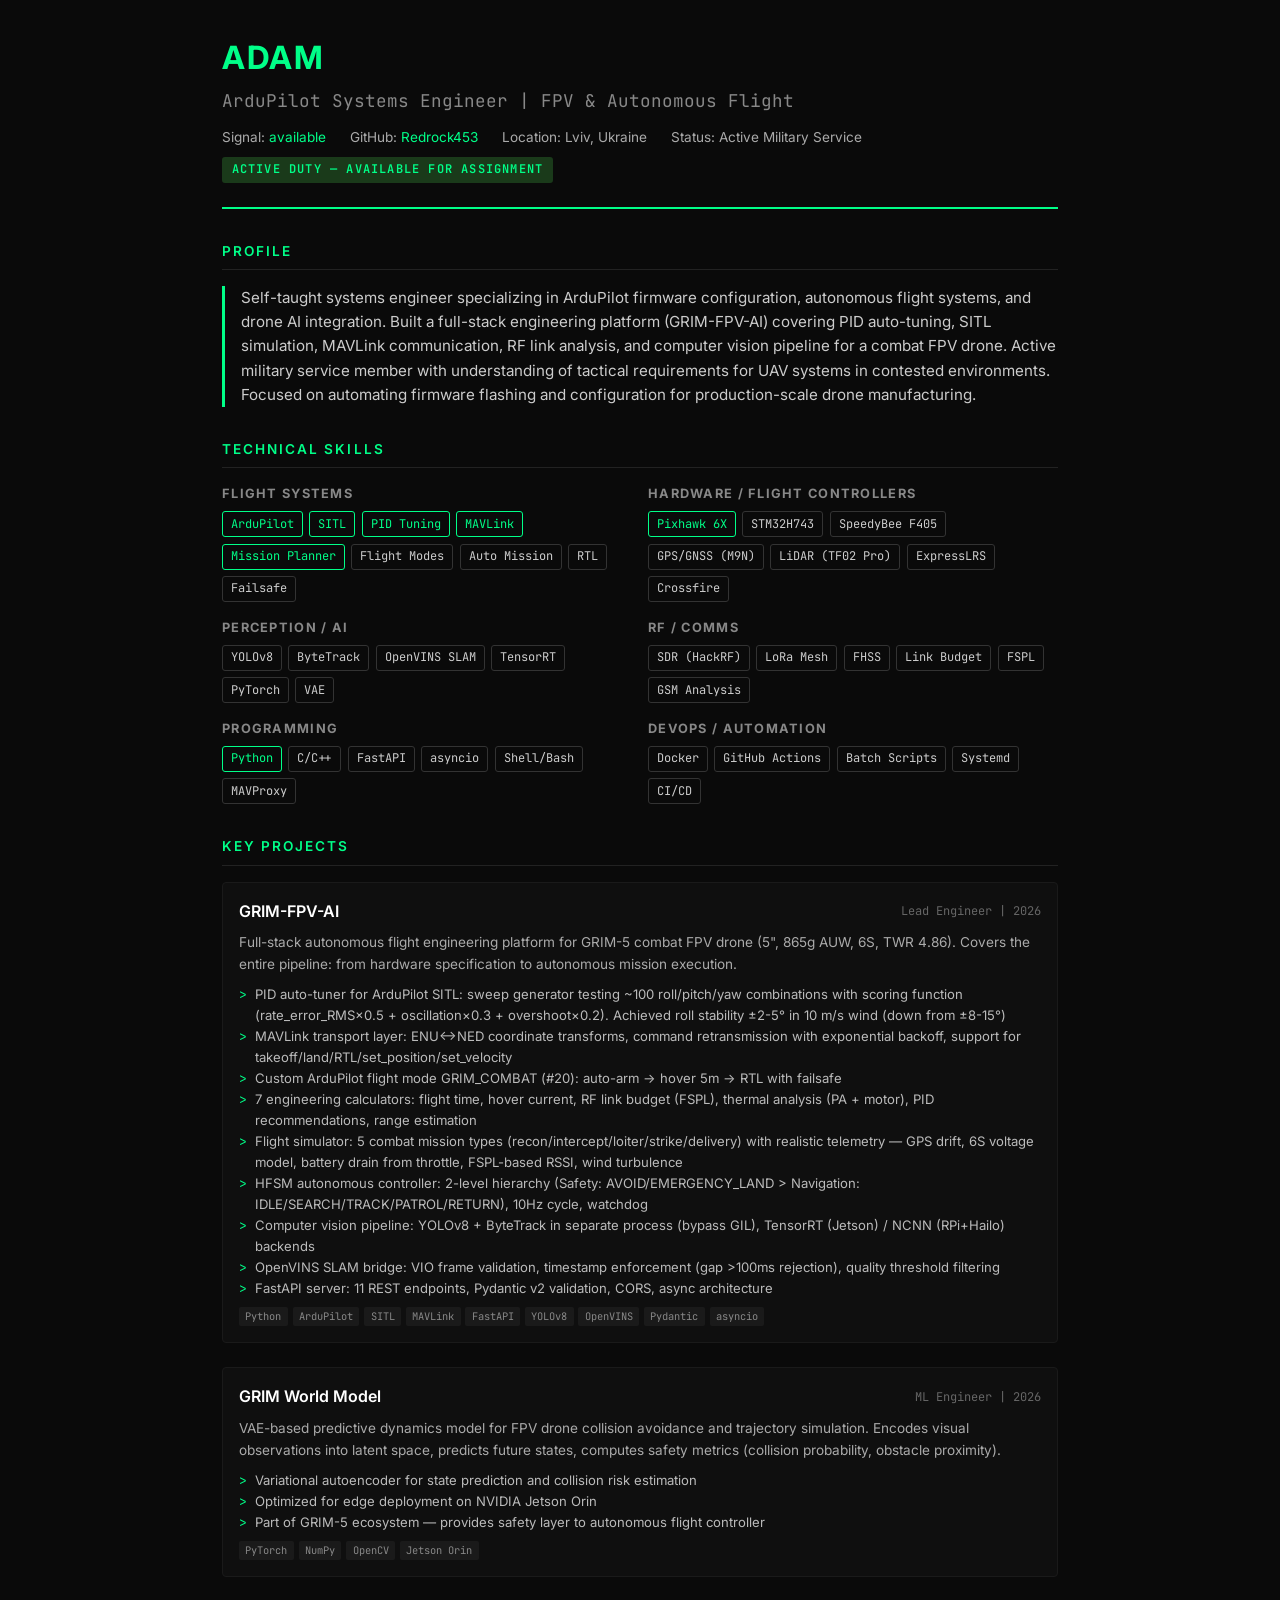
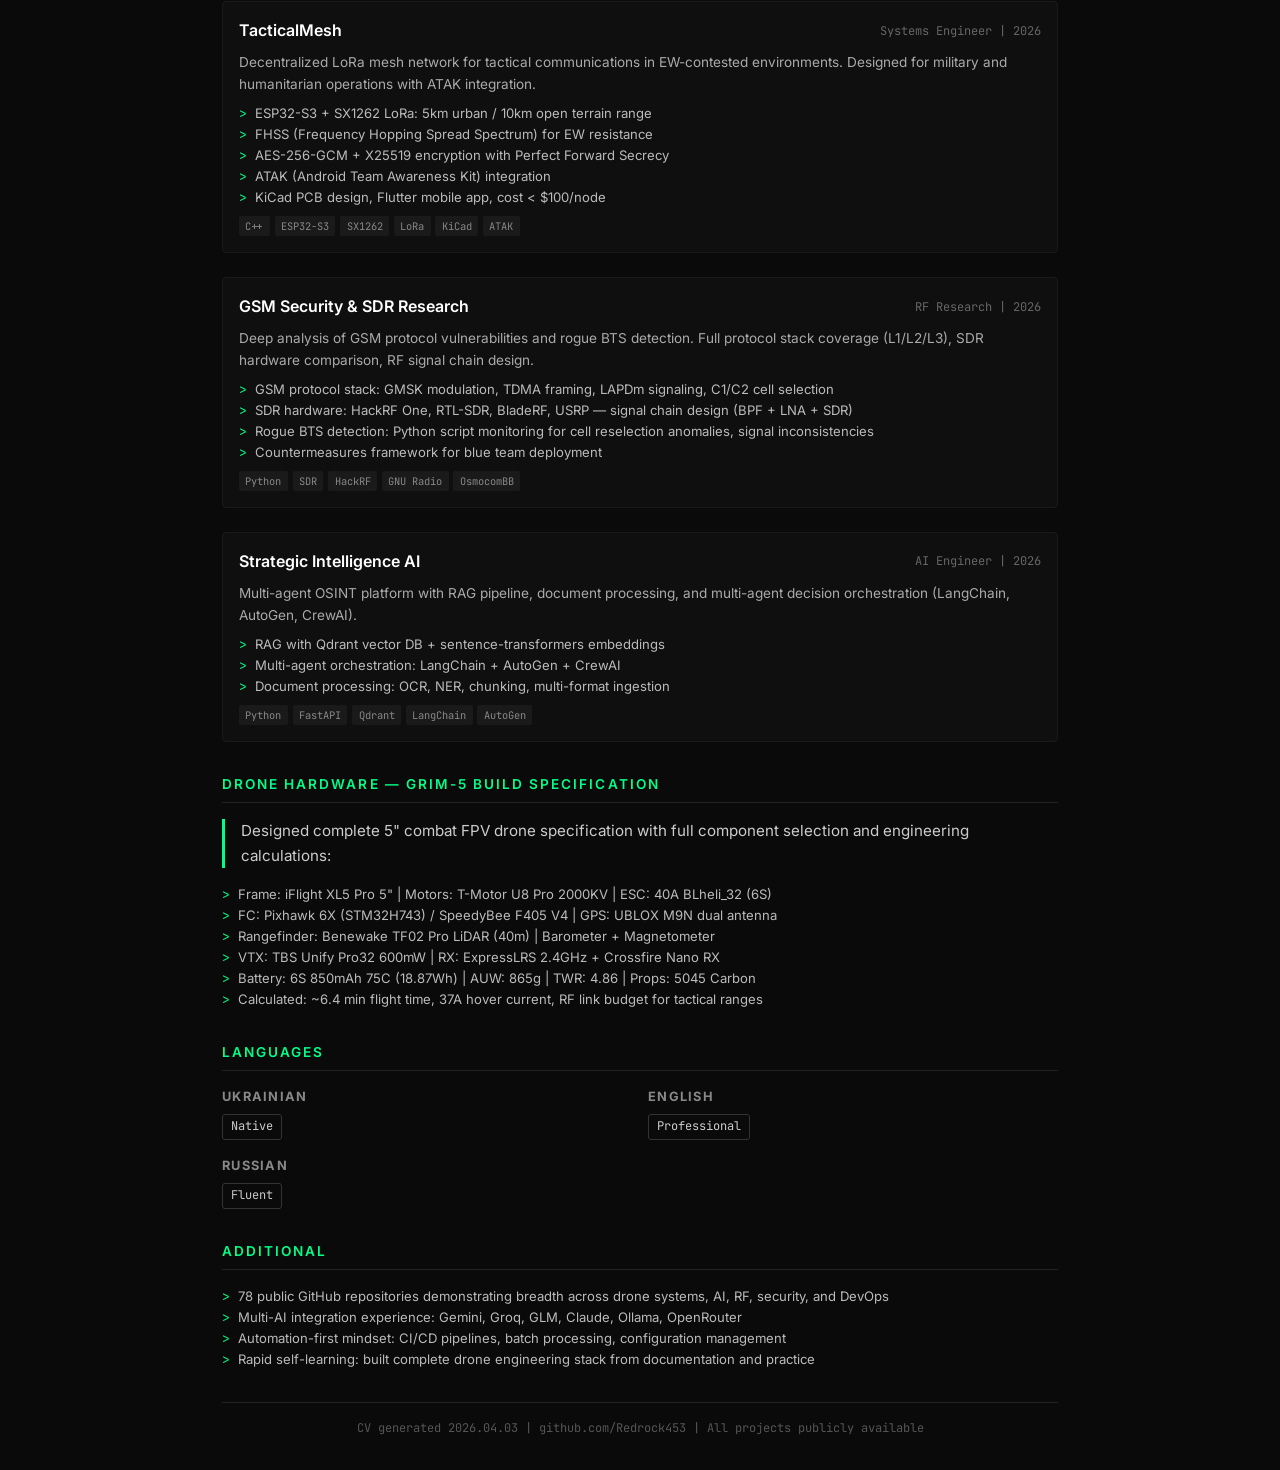
==== cv.html @ 8e2b2dbb "ArduPilot-focused resume: CV + portfolio restructured for Rarog Tactical Gear" ====
<!DOCTYPE html>
<html lang="uk">
<head>
    <meta charset="UTF-8">
    <meta name="viewport" content="width=device-width, initial-scale=1.0">
    <title>Adam — ArduPilot Systems Engineer</title>
    <style>
        @import url('https://fonts.googleapis.com/css2?family=Inter:wght@400;500;600;700&family=JetBrains+Mono:wght@400;500&display=swap');

        * { margin: 0; padding: 0; box-sizing: border-box; }

        body {
            font-family: 'Inter', sans-serif;
            background: #0a0a0a;
            color: #e0e0e0;
            line-height: 1.6;
            padding: 2rem;
            max-width: 900px;
            margin: 0 auto;
        }

        @media print {
            body { padding: 0; background: #fff; color: #111; }
            .no-print { display: none; }
        }

        .header {
            border-bottom: 2px solid #00ff88;
            padding-bottom: 1.5rem;
            margin-bottom: 2rem;
        }

        .header h1 {
            font-size: 2rem;
            font-weight: 700;
            color: #00ff88;
            letter-spacing: 0.05em;
        }

        .header .role {
            font-size: 1.1rem;
            color: #888;
            margin-top: 0.25rem;
            font-family: 'JetBrains Mono', monospace;
        }

        .header .contacts {
            margin-top: 0.75rem;
            display: flex;
            gap: 1.5rem;
            flex-wrap: wrap;
            font-size: 0.85rem;
            color: #aaa;
        }

        .header .contacts a {
            color: #00ff88;
            text-decoration: none;
        }

        .section {
            margin-bottom: 2rem;
        }

        .section-title {
            font-size: 0.85rem;
            font-weight: 600;
            text-transform: uppercase;
            letter-spacing: 0.15em;
            color: #00ff88;
            border-bottom: 1px solid #222;
            padding-bottom: 0.4rem;
            margin-bottom: 1rem;
        }

        /* Summary */
        .summary {
            font-size: 0.95rem;
            color: #ccc;
            border-left: 3px solid #00ff88;
            padding-left: 1rem;
            margin-bottom: 1rem;
        }

        .military-badge {
            display: inline-block;
            background: #1a3a1a;
            color: #00ff88;
            padding: 0.2rem 0.6rem;
            border-radius: 3px;
            font-size: 0.75rem;
            font-weight: 600;
            letter-spacing: 0.1em;
            margin-top: 0.5rem;
            font-family: 'JetBrains Mono', monospace;
        }

        /* Skills grid */
        .skills-grid {
            display: grid;
            grid-template-columns: 1fr 1fr;
            gap: 1rem;
        }

        .skill-group h4 {
            font-size: 0.8rem;
            color: #888;
            text-transform: uppercase;
            letter-spacing: 0.1em;
            margin-bottom: 0.4rem;
        }

        .skill-tags {
            display: flex;
            flex-wrap: wrap;
            gap: 0.4rem;
        }

        .skill-tag {
            font-family: 'JetBrains Mono', monospace;
            font-size: 0.75rem;
            padding: 0.15rem 0.5rem;
            border: 1px solid #333;
            border-radius: 3px;
            color: #ccc;
        }

        .skill-tag.primary {
            border-color: #00ff88;
            color: #00ff88;
        }

        /* Project card */
        .project {
            margin-bottom: 1.5rem;
            padding: 1rem;
            border: 1px solid #1a1a1a;
            border-radius: 4px;
            background: #0f0f0f;
        }

        .project-header {
            display: flex;
            justify-content: space-between;
            align-items: center;
            margin-bottom: 0.5rem;
        }

        .project-name {
            font-size: 1rem;
            font-weight: 600;
            color: #fff;
        }

        .project-name a {
            color: #fff;
            text-decoration: none;
        }

        .project-name a:hover {
            color: #00ff88;
        }

        .project-role {
            font-size: 0.75rem;
            color: #666;
            font-family: 'JetBrains Mono', monospace;
        }

        .project-desc {
            font-size: 0.85rem;
            color: #aaa;
            margin-bottom: 0.5rem;
        }

        .project-highlights {
            list-style: none;
            margin-bottom: 0.5rem;
        }

        .project-highlights li {
            font-size: 0.82rem;
            color: #bbb;
            padding-left: 1rem;
            position: relative;
        }

        .project-highlights li::before {
            content: '>';
            position: absolute;
            left: 0;
            color: #00ff88;
            font-family: 'JetBrains Mono', monospace;
        }

        .project-tech {
            display: flex;
            flex-wrap: wrap;
            gap: 0.3rem;
        }

        .tech-tag {
            font-family: 'JetBrains Mono', monospace;
            font-size: 0.65rem;
            padding: 0.1rem 0.4rem;
            background: #1a1a1a;
            color: #888;
            border-radius: 2px;
        }

        /* Footer */
        .cv-footer {
            margin-top: 2rem;
            padding-top: 1rem;
            border-top: 1px solid #222;
            font-size: 0.75rem;
            color: #555;
            text-align: center;
            font-family: 'JetBrains Mono', monospace;
        }
    </style>
</head>
<body>

<div class="header">
    <h1>ADAM</h1>
    <div class="role">ArduPilot Systems Engineer | FPV & Autonomous Flight</div>
    <div class="contacts">
        <span>Signal: <a href="https://signal.me/#eu/55JcP2IdtZK4K5BJDd756518pZ16DVohm74UVbXus_JzjRjGd5hL-Jq8N7ZvVgGO">available</a></span>
        <span>GitHub: <a href="https://github.com/Redrock453">Redrock453</a></span>
        <span>Location: Lviv, Ukraine</span>
        <span>Status: Active Military Service</span>
    </div>
    <div class="military-badge">ACTIVE DUTY — AVAILABLE FOR ASSIGNMENT</div>
</div>

<!-- SUMMARY -->
<section class="section">
    <div class="section-title">Profile</div>
    <div class="summary">
        Self-taught systems engineer specializing in ArduPilot firmware configuration, autonomous flight systems, and drone AI integration. Built a full-stack engineering platform (GRIM-FPV-AI) covering PID auto-tuning, SITL simulation, MAVLink communication, RF link analysis, and computer vision pipeline for a combat FPV drone. Active military service member with understanding of tactical requirements for UAV systems in contested environments. Focused on automating firmware flashing and configuration for production-scale drone manufacturing.
    </div>
</section>

<!-- SKILLS -->
<section class="section">
    <div class="section-title">Technical Skills</div>
    <div class="skills-grid">
        <div class="skill-group">
            <h4>Flight Systems</h4>
            <div class="skill-tags">
                <span class="skill-tag primary">ArduPilot</span>
                <span class="skill-tag primary">SITL</span>
                <span class="skill-tag primary">PID Tuning</span>
                <span class="skill-tag primary">MAVLink</span>
                <span class="skill-tag primary">Mission Planner</span>
                <span class="skill-tag">Flight Modes</span>
                <span class="skill-tag">Auto Mission</span>
                <span class="skill-tag">RTL</span>
                <span class="skill-tag">Failsafe</span>
            </div>
        </div>
        <div class="skill-group">
            <h4>Hardware / Flight Controllers</h4>
            <div class="skill-tags">
                <span class="skill-tag primary">Pixhawk 6X</span>
                <span class="skill-tag">STM32H743</span>
                <span class="skill-tag">SpeedyBee F405</span>
                <span class="skill-tag">GPS/GNSS (M9N)</span>
                <span class="skill-tag">LiDAR (TF02 Pro)</span>
                <span class="skill-tag">ExpressLRS</span>
                <span class="skill-tag">Crossfire</span>
            </div>
        </div>
        <div class="skill-group">
            <h4>Perception / AI</h4>
            <div class="skill-tags">
                <span class="skill-tag">YOLOv8</span>
                <span class="skill-tag">ByteTrack</span>
                <span class="skill-tag">OpenVINS SLAM</span>
                <span class="skill-tag">TensorRT</span>
                <span class="skill-tag">PyTorch</span>
                <span class="skill-tag">VAE</span>
            </div>
        </div>
        <div class="skill-group">
            <h4>RF / Comms</h4>
            <div class="skill-tags">
                <span class="skill-tag">SDR (HackRF)</span>
                <span class="skill-tag">LoRa Mesh</span>
                <span class="skill-tag">FHSS</span>
                <span class="skill-tag">Link Budget</span>
                <span class="skill-tag">FSPL</span>
                <span class="skill-tag">GSM Analysis</span>
            </div>
        </div>
        <div class="skill-group">
            <h4>Programming</h4>
            <div class="skill-tags">
                <span class="skill-tag primary">Python</span>
                <span class="skill-tag">C/C++</span>
                <span class="skill-tag">FastAPI</span>
                <span class="skill-tag">asyncio</span>
                <span class="skill-tag">Shell/Bash</span>
                <span class="skill-tag">MAVProxy</span>
            </div>
        </div>
        <div class="skill-group">
            <h4>DevOps / Automation</h4>
            <div class="skill-tags">
                <span class="skill-tag">Docker</span>
                <span class="skill-tag">GitHub Actions</span>
                <span class="skill-tag">Batch Scripts</span>
                <span class="skill-tag">Systemd</span>
                <span class="skill-tag">CI/CD</span>
            </div>
        </div>
    </div>
</section>

<!-- KEY PROJECTS -->
<section class="section">
    <div class="section-title">Key Projects</div>

    <div class="project">
        <div class="project-header">
            <span class="project-name"><a href="https://github.com/Redrock453/grim-fpv-ai">GRIM-FPV-AI</a></span>
            <span class="project-role">Lead Engineer | 2026</span>
        </div>
        <div class="project-desc">
            Full-stack autonomous flight engineering platform for GRIM-5 combat FPV drone (5", 865g AUW, 6S, TWR 4.86). Covers the entire pipeline: from hardware specification to autonomous mission execution.
        </div>
        <ul class="project-highlights">
            <li>PID auto-tuner for ArduPilot SITL: sweep generator testing ~100 roll/pitch/yaw combinations with scoring function (rate_error_RMS×0.5 + oscillation×0.3 + overshoot×0.2). Achieved roll stability ±2-5° in 10 m/s wind (down from ±8-15°)</li>
            <li>MAVLink transport layer: ENU↔NED coordinate transforms, command retransmission with exponential backoff, support for takeoff/land/RTL/set_position/set_velocity</li>
            <li>Custom ArduPilot flight mode GRIM_COMBAT (#20): auto-arm → hover 5m → RTL with failsafe</li>
            <li>7 engineering calculators: flight time, hover current, RF link budget (FSPL), thermal analysis (PA + motor), PID recommendations, range estimation</li>
            <li>Flight simulator: 5 combat mission types (recon/intercept/loiter/strike/delivery) with realistic telemetry — GPS drift, 6S voltage model, battery drain from throttle, FSPL-based RSSI, wind turbulence</li>
            <li>HFSM autonomous controller: 2-level hierarchy (Safety: AVOID/EMERGENCY_LAND > Navigation: IDLE/SEARCH/TRACK/PATROL/RETURN), 10Hz cycle, watchdog</li>
            <li>Computer vision pipeline: YOLOv8 + ByteTrack in separate process (bypass GIL), TensorRT (Jetson) / NCNN (RPi+Hailo) backends</li>
            <li>OpenVINS SLAM bridge: VIO frame validation, timestamp enforcement (gap >100ms rejection), quality threshold filtering</li>
            <li>FastAPI server: 11 REST endpoints, Pydantic v2 validation, CORS, async architecture</li>
        </ul>
        <div class="project-tech">
            <span class="tech-tag">Python</span>
            <span class="tech-tag">ArduPilot</span>
            <span class="tech-tag">SITL</span>
            <span class="tech-tag">MAVLink</span>
            <span class="tech-tag">FastAPI</span>
            <span class="tech-tag">YOLOv8</span>
            <span class="tech-tag">OpenVINS</span>
            <span class="tech-tag">Pydantic</span>
            <span class="tech-tag">asyncio</span>
        </div>
    </div>

    <div class="project">
        <div class="project-header">
            <span class="project-name"><a href="https://github.com/Redrock453/grim-world-model">GRIM World Model</a></span>
            <span class="project-role">ML Engineer | 2026</span>
        </div>
        <div class="project-desc">
            VAE-based predictive dynamics model for FPV drone collision avoidance and trajectory simulation. Encodes visual observations into latent space, predicts future states, computes safety metrics (collision probability, obstacle proximity).
        </div>
        <ul class="project-highlights">
            <li>Variational autoencoder for state prediction and collision risk estimation</li>
            <li>Optimized for edge deployment on NVIDIA Jetson Orin</li>
            <li>Part of GRIM-5 ecosystem — provides safety layer to autonomous flight controller</li>
        </ul>
        <div class="project-tech">
            <span class="tech-tag">PyTorch</span>
            <span class="tech-tag">NumPy</span>
            <span class="tech-tag">OpenCV</span>
            <span class="tech-tag">Jetson Orin</span>
        </div>
    </div>

    <div class="project">
        <div class="project-header">
            <span class="project-name"><a href="https://github.com/Redrock453/TacticalMesh">TacticalMesh</a></span>
            <span class="project-role">Systems Engineer | 2026</span>
        </div>
        <div class="project-desc">
            Decentralized LoRa mesh network for tactical communications in EW-contested environments. Designed for military and humanitarian operations with ATAK integration.
        </div>
        <ul class="project-highlights">
            <li>ESP32-S3 + SX1262 LoRa: 5km urban / 10km open terrain range</li>
            <li>FHSS (Frequency Hopping Spread Spectrum) for EW resistance</li>
            <li>AES-256-GCM + X25519 encryption with Perfect Forward Secrecy</li>
            <li>ATAK (Android Team Awareness Kit) integration</li>
            <li>KiCad PCB design, Flutter mobile app, cost < $100/node</li>
        </ul>
        <div class="project-tech">
            <span class="tech-tag">C++</span>
            <span class="tech-tag">ESP32-S3</span>
            <span class="tech-tag">SX1262</span>
            <span class="tech-tag">LoRa</span>
            <span class="tech-tag">KiCad</span>
            <span class="tech-tag">ATAK</span>
        </div>
    </div>

    <div class="project">
        <div class="project-header">
            <span class="project-name"><a href="https://github.com/Redrock453/gsm-fake-points-guide">GSM Security & SDR Research</a></span>
            <span class="project-role">RF Research | 2026</span>
        </div>
        <div class="project-desc">
            Deep analysis of GSM protocol vulnerabilities and rogue BTS detection. Full protocol stack coverage (L1/L2/L3), SDR hardware comparison, RF signal chain design.
        </div>
        <ul class="project-highlights">
            <li>GSM protocol stack: GMSK modulation, TDMA framing, LAPDm signaling, C1/C2 cell selection</li>
            <li>SDR hardware: HackRF One, RTL-SDR, BladeRF, USRP — signal chain design (BPF + LNA + SDR)</li>
            <li>Rogue BTS detection: Python script monitoring for cell reselection anomalies, signal inconsistencies</li>
            <li>Countermeasures framework for blue team deployment</li>
        </ul>
        <div class="project-tech">
            <span class="tech-tag">Python</span>
            <span class="tech-tag">SDR</span>
            <span class="tech-tag">HackRF</span>
            <span class="tech-tag">GNU Radio</span>
            <span class="tech-tag">OsmocomBB</span>
        </div>
    </div>

    <div class="project">
        <div class="project-header">
            <span class="project-name"><a href="https://github.com/Redrock453/strategic-intelligence-ai">Strategic Intelligence AI</a></span>
            <span class="project-role">AI Engineer | 2026</span>
        </div>
        <div class="project-desc">
            Multi-agent OSINT platform with RAG pipeline, document processing, and multi-agent decision orchestration (LangChain, AutoGen, CrewAI).
        </div>
        <ul class="project-highlights">
            <li>RAG with Qdrant vector DB + sentence-transformers embeddings</li>
            <li>Multi-agent orchestration: LangChain + AutoGen + CrewAI</li>
            <li>Document processing: OCR, NER, chunking, multi-format ingestion</li>
        </ul>
        <div class="project-tech">
            <span class="tech-tag">Python</span>
            <span class="tech-tag">FastAPI</span>
            <span class="tech-tag">Qdrant</span>
            <span class="tech-tag">LangChain</span>
            <span class="tech-tag">AutoGen</span>
        </div>
    </div>
</section>

<!-- DRONE HARDWARE KNOWLEDGE -->
<section class="section">
    <div class="section-title">Drone Hardware — GRIM-5 Build Specification</div>
    <div class="summary">
        Designed complete 5" combat FPV drone specification with full component selection and engineering calculations:
    </div>
    <ul class="project-highlights">
        <li>Frame: iFlight XL5 Pro 5" | Motors: T-Motor U8 Pro 2000KV | ESC: 40A BLheli_32 (6S)</li>
        <li>FC: Pixhawk 6X (STM32H743) / SpeedyBee F405 V4 | GPS: UBLOX M9N dual antenna</li>
        <li>Rangefinder: Benewake TF02 Pro LiDAR (40m) | Barometer + Magnetometer</li>
        <li>VTX: TBS Unify Pro32 600mW | RX: ExpressLRS 2.4GHz + Crossfire Nano RX</li>
        <li>Battery: 6S 850mAh 75C (18.87Wh) | AUW: 865g | TWR: 4.86 | Props: 5045 Carbon</li>
        <li>Calculated: ~6.4 min flight time, 37A hover current, RF link budget for tactical ranges</li>
    </ul>
</section>

<!-- LANGUAGES -->
<section class="section">
    <div class="section-title">Languages</div>
    <div class="skills-grid">
        <div class="skill-group">
            <h4>Ukrainian</h4>
            <div class="skill-tags"><span class="skill-tag">Native</span></div>
        </div>
        <div class="skill-group">
            <h4>English</h4>
            <div class="skill-tags"><span class="skill-tag">Professional</span></div>
        </div>
        <div class="skill-group">
            <h4>Russian</h4>
            <div class="skill-tags"><span class="skill-tag">Fluent</span></div>
        </div>
    </div>
</section>

<!-- ADDITIONAL -->
<section class="section">
    <div class="section-title">Additional</div>
    <ul class="project-highlights">
        <li>78 public GitHub repositories demonstrating breadth across drone systems, AI, RF, security, and DevOps</li>
        <li>Multi-AI integration experience: Gemini, Groq, GLM, Claude, Ollama, OpenRouter</li>
        <li>Automation-first mindset: CI/CD pipelines, batch processing, configuration management</li>
        <li>Rapid self-learning: built complete drone engineering stack from documentation and practice</li>
    </ul>
</section>

<div class="cv-footer">
    CV generated 2026.04.03 | github.com/Redrock453 | All projects publicly available
</div>

</body>
</html>
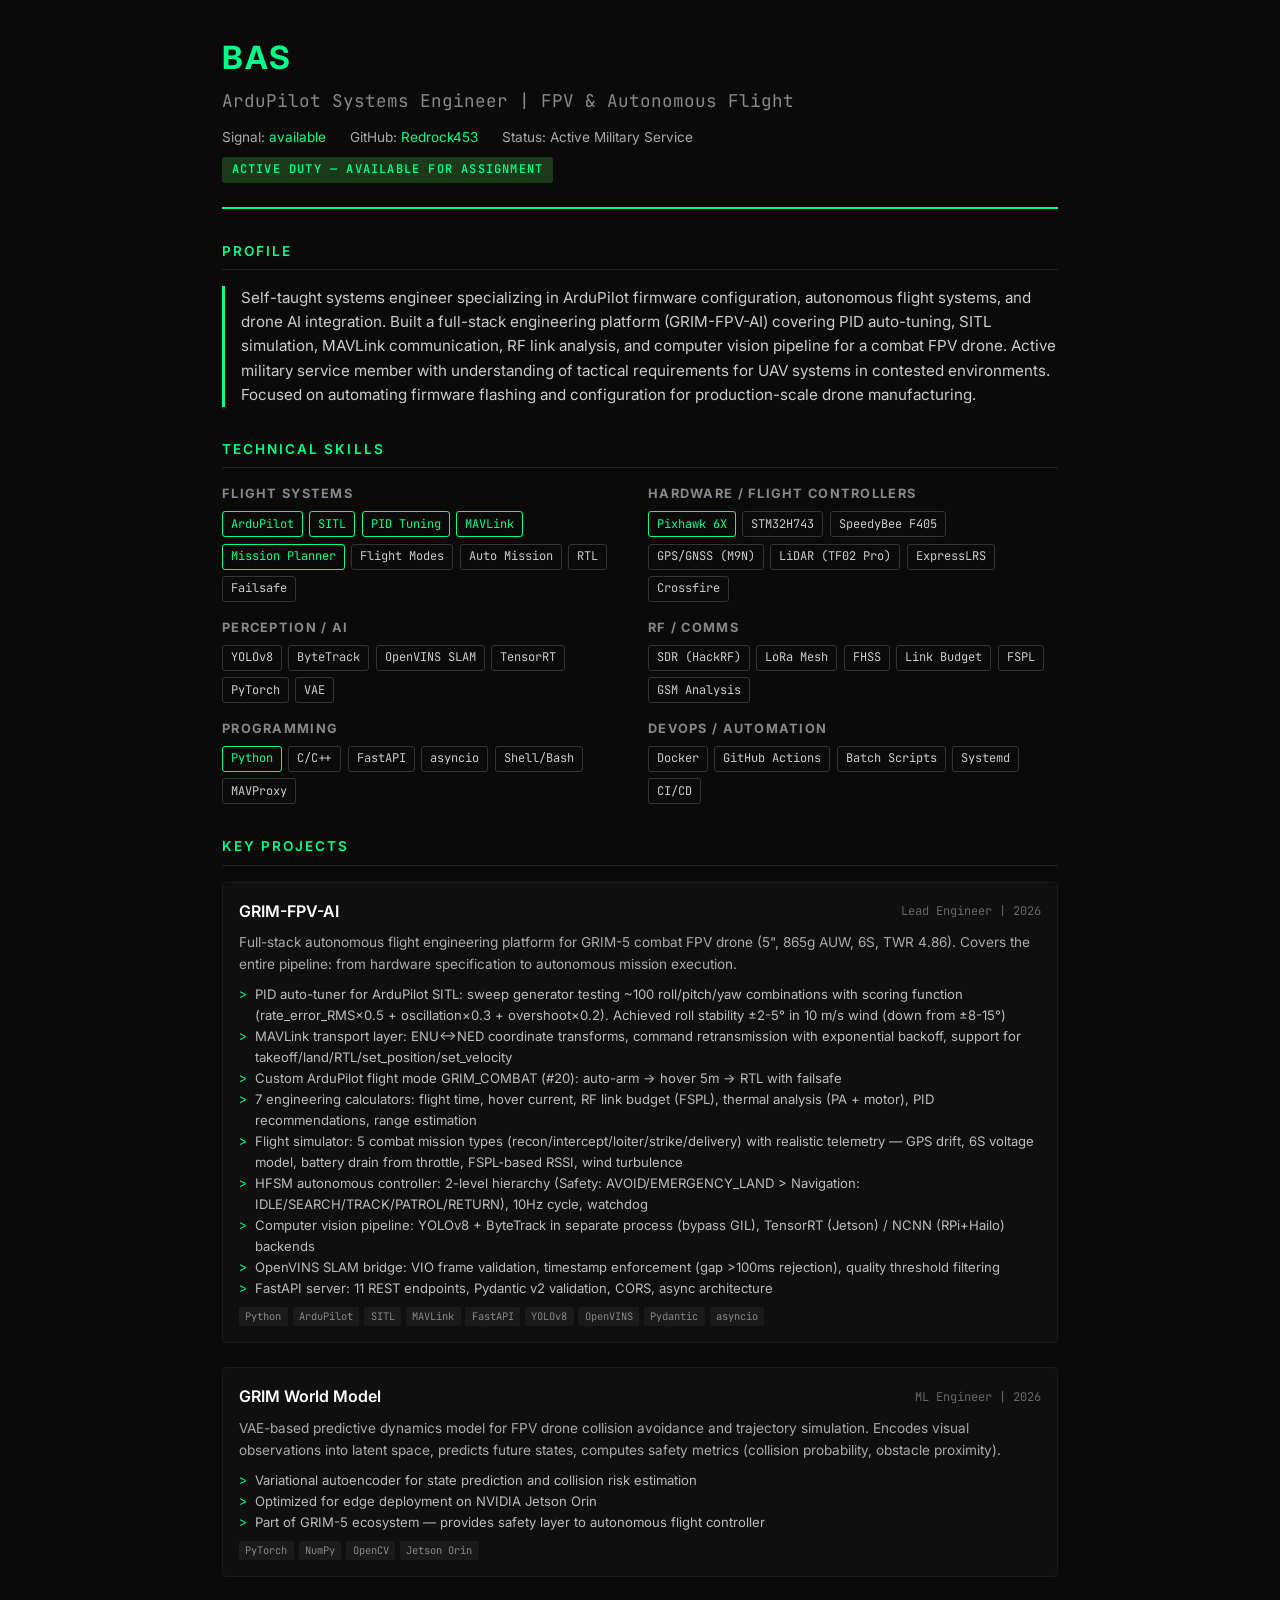
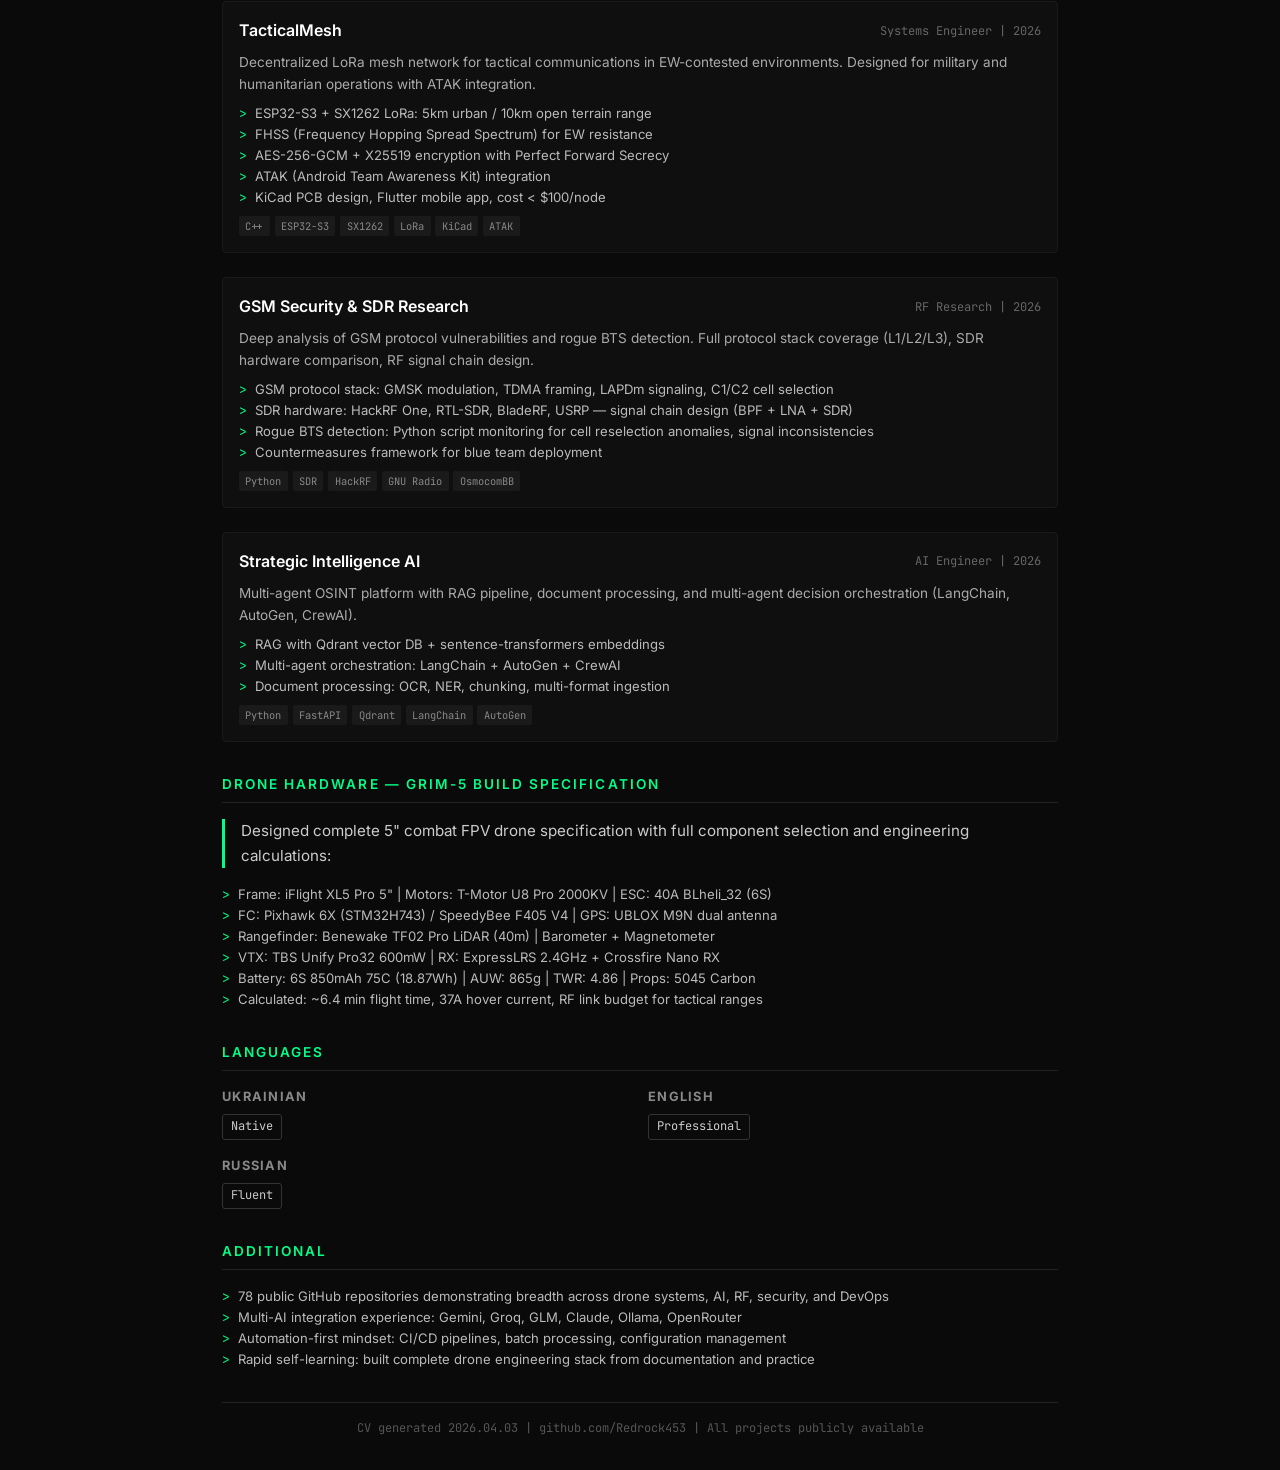
==== commit 63d18326: "cv: callsign BAS, remove location" ====
--- a/cv.html
+++ b/cv.html
@@ -223,12 +223,11 @@
 <body>
 
 <div class="header">
-    <h1>ADAM</h1>
+    <h1>BAS</h1>
     <div class="role">ArduPilot Systems Engineer | FPV & Autonomous Flight</div>
     <div class="contacts">
         <span>Signal: <a href="https://signal.me/#eu/55JcP2IdtZK4K5BJDd756518pZ16DVohm74UVbXus_JzjRjGd5hL-Jq8N7ZvVgGO">available</a></span>
         <span>GitHub: <a href="https://github.com/Redrock453">Redrock453</a></span>
-        <span>Location: Lviv, Ukraine</span>
         <span>Status: Active Military Service</span>
     </div>
     <div class="military-badge">ACTIVE DUTY — AVAILABLE FOR ASSIGNMENT</div>
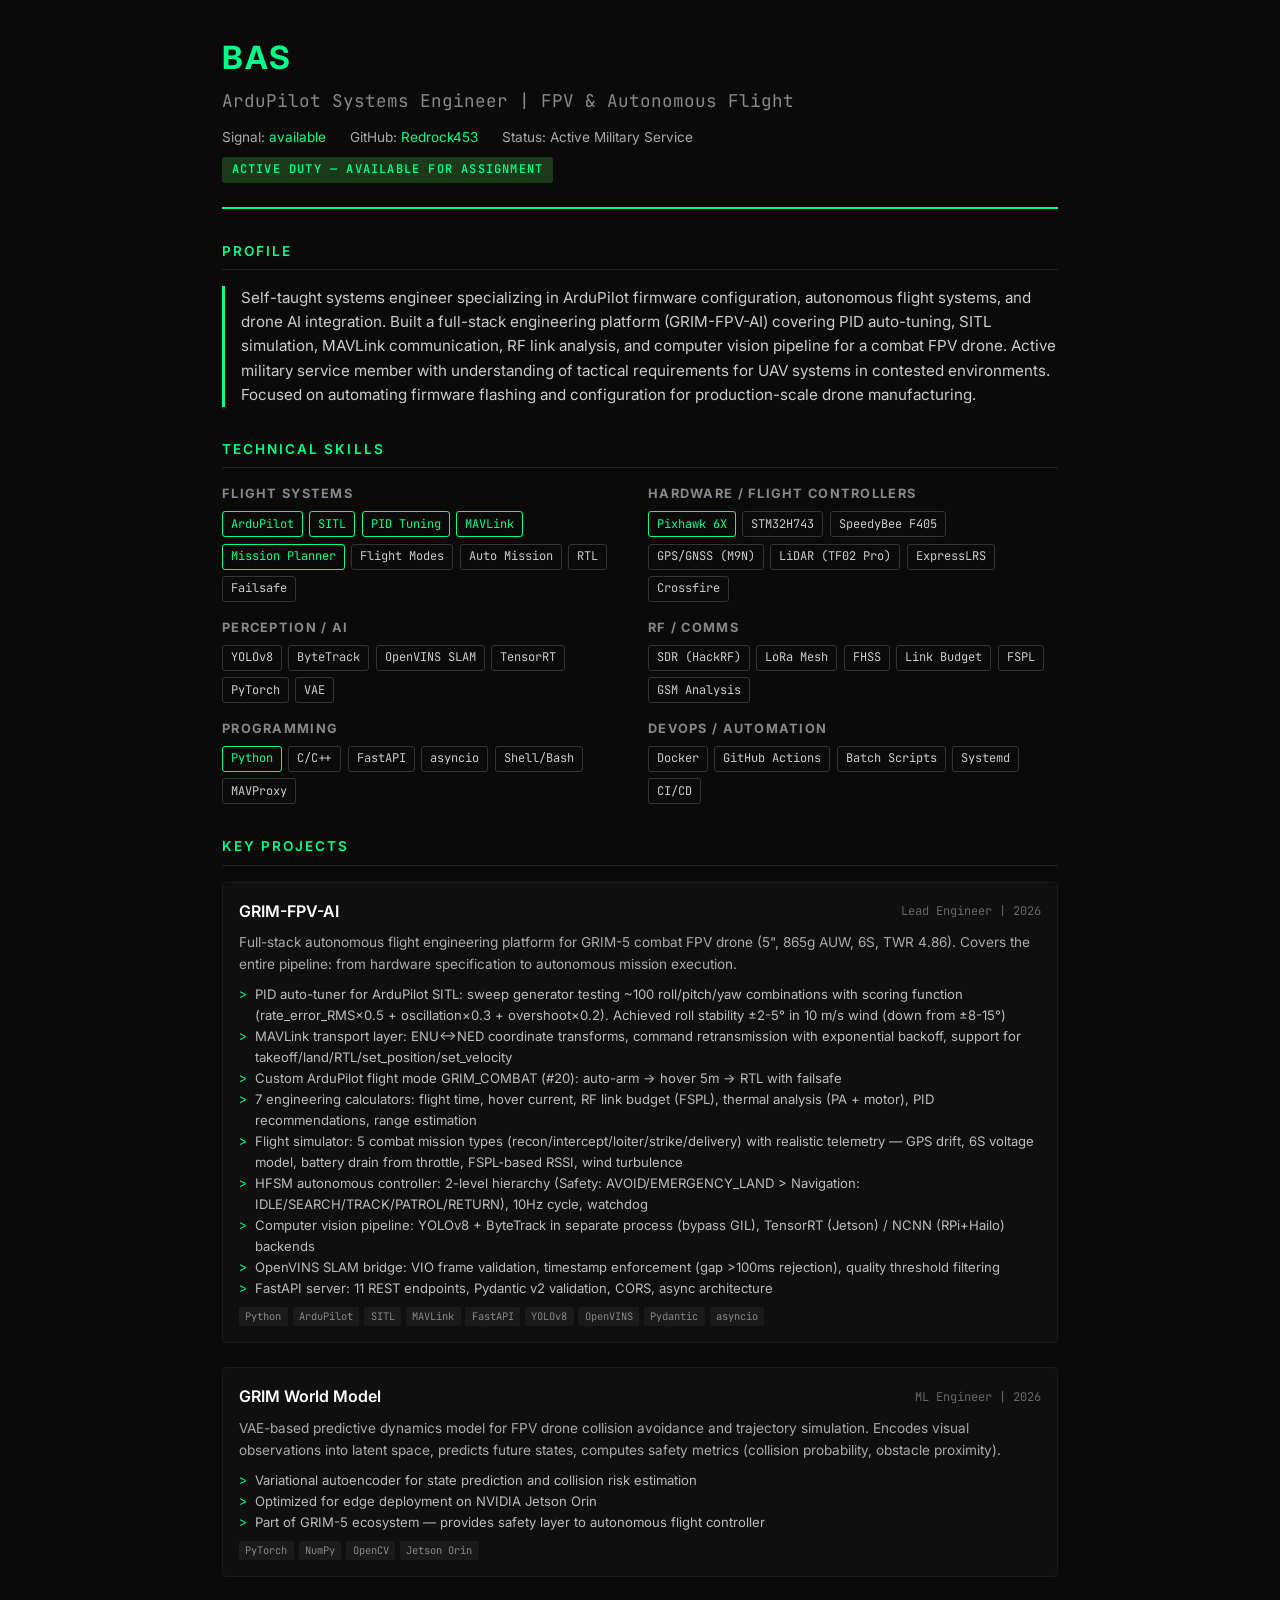
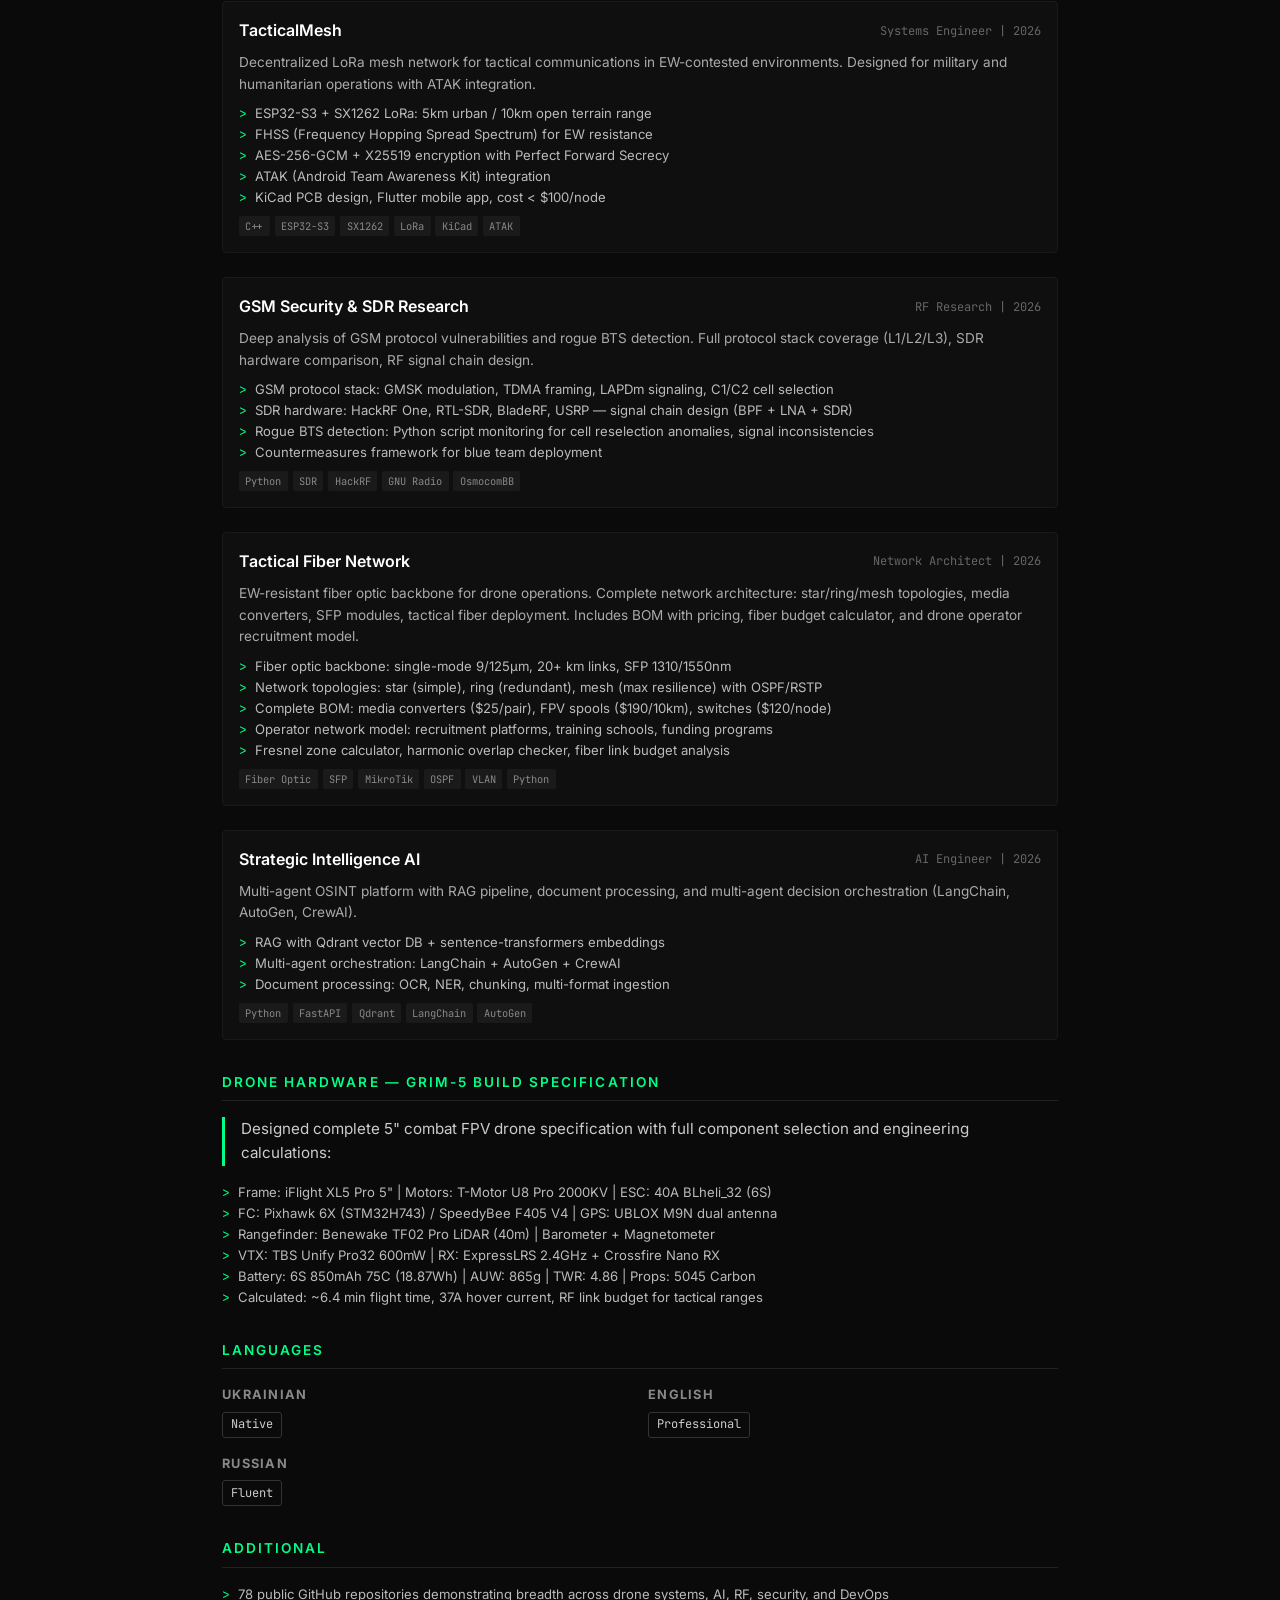
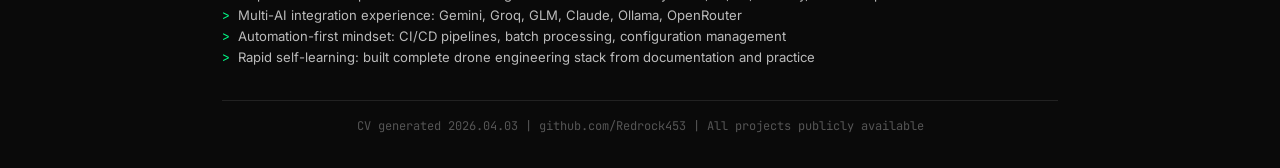
==== commit 8927302c: "feat: add Tactical Fiber Network to portfolio and CV" ====
--- a/cv.html
+++ b/cv.html
@@ -424,6 +424,31 @@
 
     <div class="project">
         <div class="project-header">
+            <span class="project-name"><a href="https://github.com/Redrock453/tactical-fiber-network">Tactical Fiber Network</a></span>
+            <span class="project-role">Network Architect | 2026</span>
+        </div>
+        <div class="project-desc">
+            EW-resistant fiber optic backbone for drone operations. Complete network architecture: star/ring/mesh topologies, media converters, SFP modules, tactical fiber deployment. Includes BOM with pricing, fiber budget calculator, and drone operator recruitment model.
+        </div>
+        <ul class="project-highlights">
+            <li>Fiber optic backbone: single-mode 9/125μm, 20+ km links, SFP 1310/1550nm</li>
+            <li>Network topologies: star (simple), ring (redundant), mesh (max resilience) with OSPF/RSTP</li>
+            <li>Complete BOM: media converters ($25/pair), FPV spools ($190/10km), switches ($120/node)</li>
+            <li>Operator network model: recruitment platforms, training schools, funding programs</li>
+            <li>Fresnel zone calculator, harmonic overlap checker, fiber link budget analysis</li>
+        </ul>
+        <div class="project-tech">
+            <span class="tech-tag">Fiber Optic</span>
+            <span class="tech-tag">SFP</span>
+            <span class="tech-tag">MikroTik</span>
+            <span class="tech-tag">OSPF</span>
+            <span class="tech-tag">VLAN</span>
+            <span class="tech-tag">Python</span>
+        </div>
+    </div>
+
+    <div class="project">
+        <div class="project-header">
             <span class="project-name"><a href="https://github.com/Redrock453/strategic-intelligence-ai">Strategic Intelligence AI</a></span>
             <span class="project-role">AI Engineer | 2026</span>
         </div>
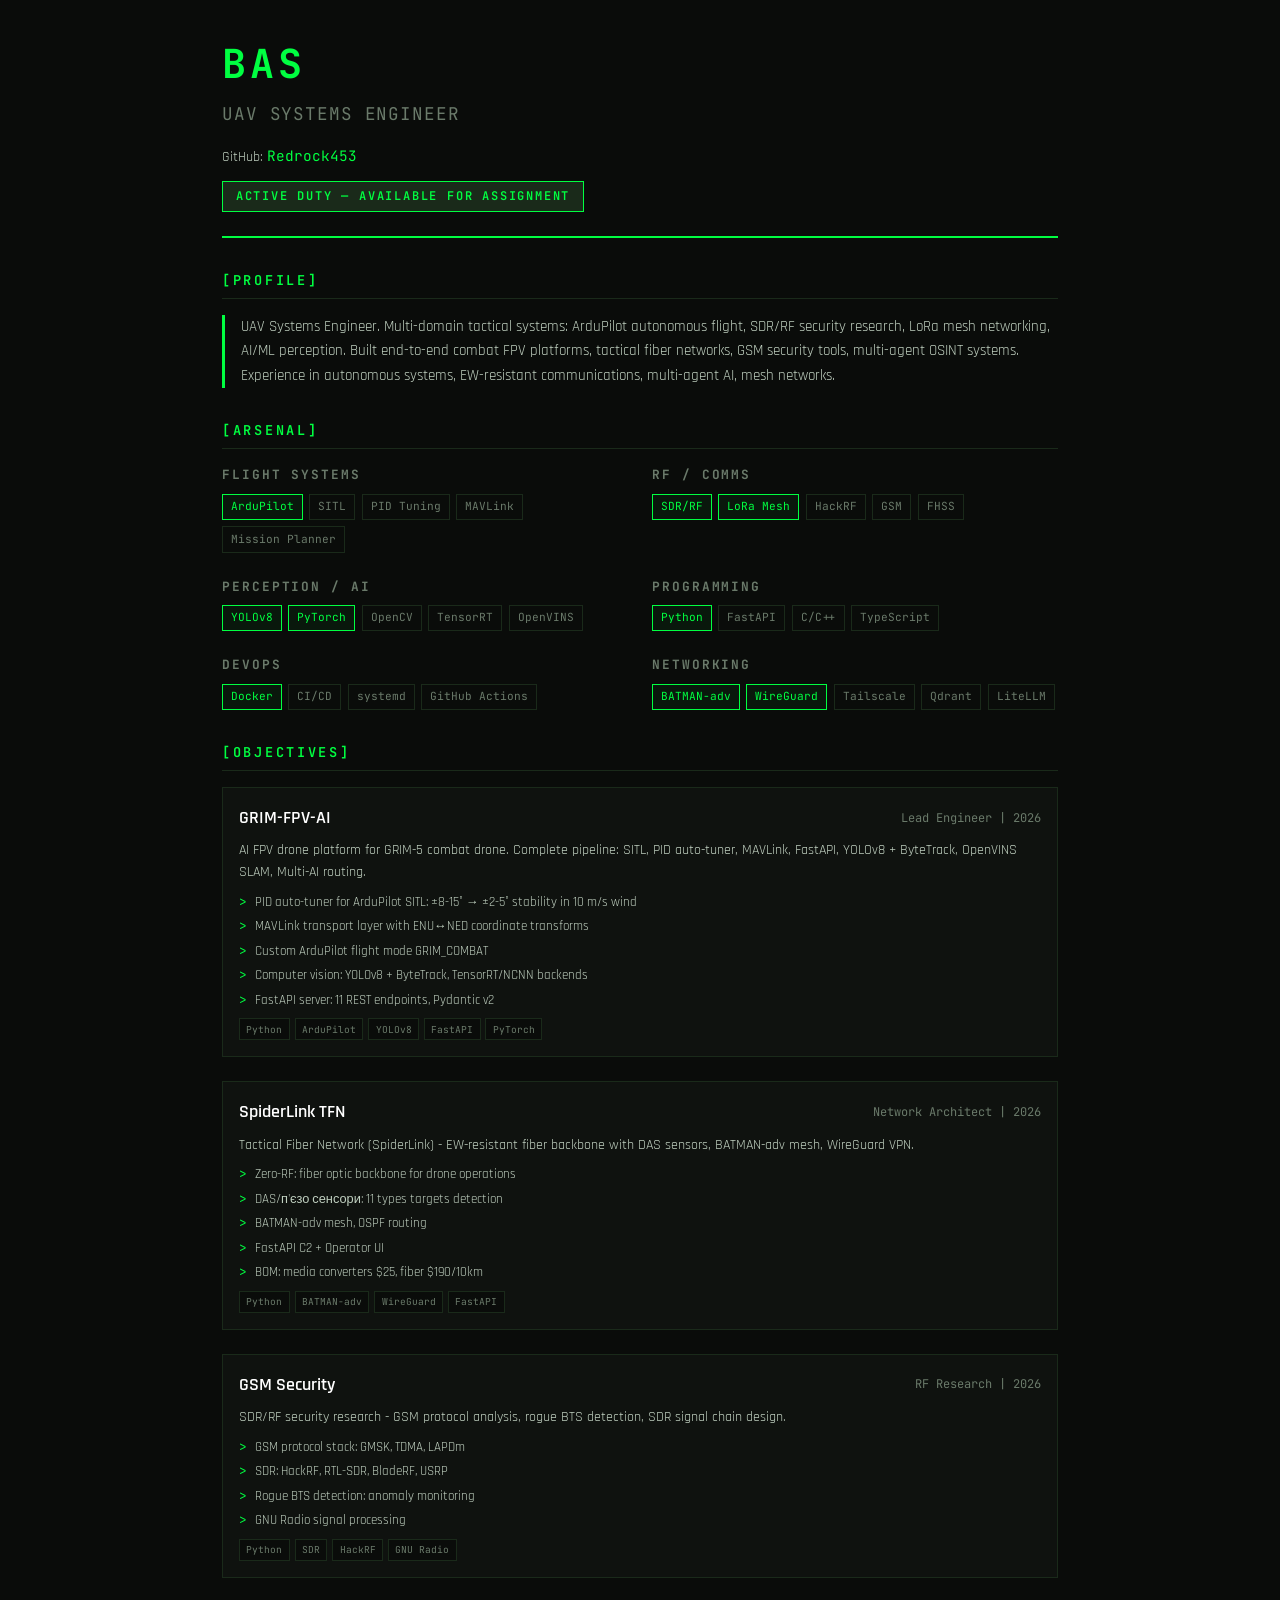
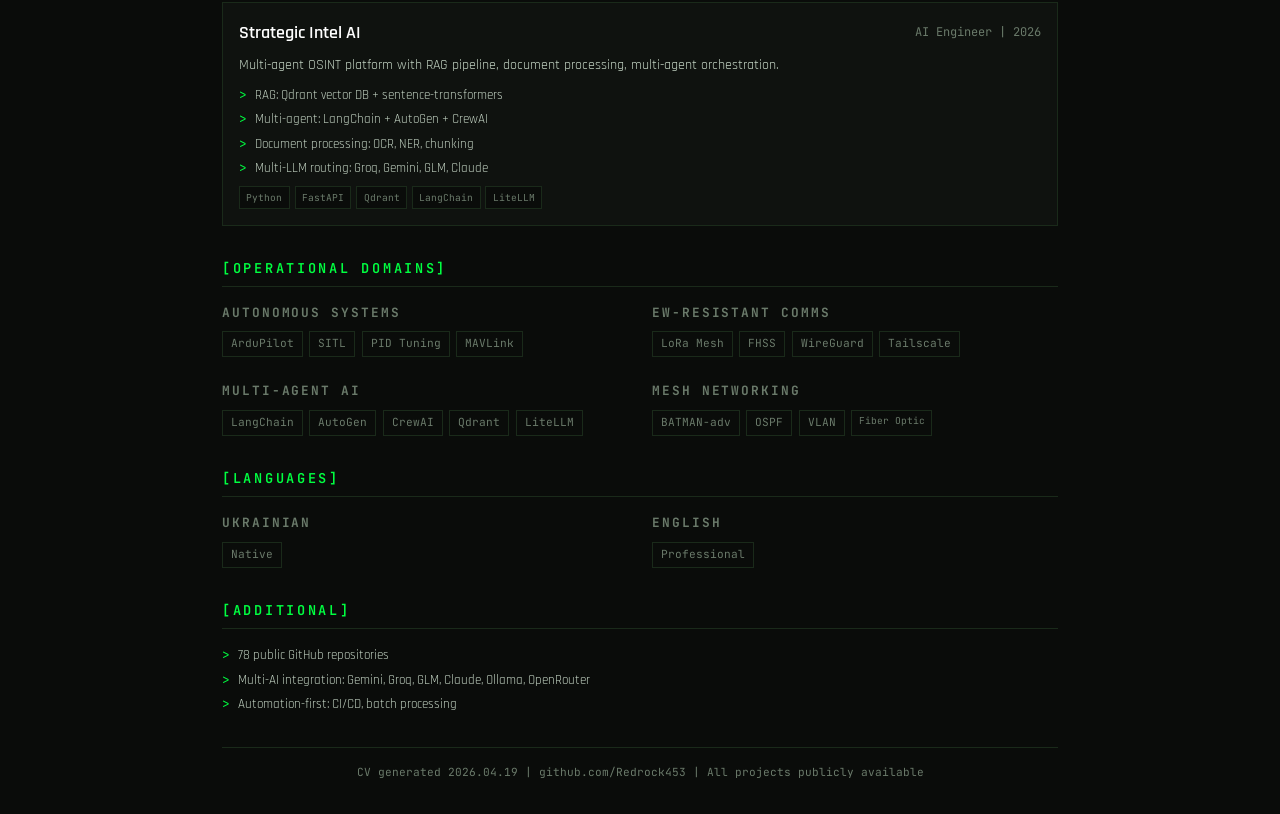
==== commit b430e532: "Update CV with tactical styling and current projects" ====
--- a/cv.html
+++ b/cv.html
@@ -3,16 +3,29 @@
 <head>
     <meta charset="UTF-8">
     <meta name="viewport" content="width=device-width, initial-scale=1.0">
-    <title>Adam — ArduPilot Systems Engineer</title>
+    <title>CLASSIFIED DOSSIER | BAS</title>
+    <link rel="preconnect" href="https://fonts.googleapis.com">
+    <link rel="preconnect" href="https://fonts.gstatic.com" crossorigin>
+    <link href="https://fonts.googleapis.com/css2?family=Rajdhani:wght@400;500;600;700&family=JetBrains+Mono:wght@400;500;600&display=swap" rel="stylesheet">
+    <link rel="icon" href="data:image/svg+xml,<svg xmlns='http://www.w3.org/2000/svg' viewBox='0 0 100 100'><path d='M55 5L25 55h20L35 95 75 45H55z' fill='%2300ff41'/></svg>">
     <style>
-        @import url('https://fonts.googleapis.com/css2?family=Inter:wght@400;500;600;700&family=JetBrains+Mono:wght@400;500&display=swap');
-
         * { margin: 0; padding: 0; box-sizing: border-box; }
 
+        :root {
+            --neon: #00ff41;
+            --neon-dim: #00cc33;
+            --bg: #0a0c0a;
+            --bg-secondary: #0f120f;
+            --border: #1a2a1a;
+            --text: #c0d0c0;
+            --text-dim: #6a7a6a;
+            --accent: #ffaa00;
+        }
+
         body {
-            font-family: 'Inter', sans-serif;
-            background: #0a0a0a;
-            color: #e0e0e0;
+            font-family: 'Rajdhani', sans-serif;
+            background: var(--bg);
+            color: var(--text);
             line-height: 1.6;
             padding: 2rem;
             max-width: 900px;
@@ -25,37 +38,65 @@
         }
 
         .header {
-            border-bottom: 2px solid #00ff88;
+            border-bottom: 2px solid var(--neon);
             padding-bottom: 1.5rem;
             margin-bottom: 2rem;
         }
 
+        .header-top {
+            display: flex;
+            justify-content: space-between;
+            align-items: flex-start;
+            flex-wrap: wrap;
+            gap: 1rem;
+        }
+
         .header h1 {
-            font-size: 2rem;
+            font-size: 2.5rem;
             font-weight: 700;
-            color: #00ff88;
-            letter-spacing: 0.05em;
+            color: var(--neon);
+            letter-spacing: 0.1em;
+            font-family: 'JetBrains Mono', monospace;
         }
 
         .header .role {
             font-size: 1.1rem;
-            color: #888;
+            color: var(--text-dim);
             margin-top: 0.25rem;
             font-family: 'JetBrains Mono', monospace;
+            text-transform: uppercase;
+            letter-spacing: 0.05em;
         }
 
         .header .contacts {
+            margin-top: 1rem;
+            display: flex;
+            gap: 2rem;
+            flex-wrap: wrap;
+            font-size: 0.9rem;
+        }
+
+        .header .contacts a {
+            color: var(--neon);
+            text-decoration: none;
+            font-family: 'JetBrains Mono', monospace;
+        }
+
+        .header .contacts a:hover {
+            text-decoration: underline;
+        }
+
+        .badge {
+            display: inline-block;
+            background: #1a2a1a;
+            color: var(--neon);
+            padding: 0.3rem 0.8rem;
+            border: 1px solid var(--neon);
+            font-size: 0.75rem;
+            font-weight: 600;
+            letter-spacing: 0.15em;
             margin-top: 0.75rem;
-            display: flex;
-            gap: 1.5rem;
-            flex-wrap: wrap;
-            font-size: 0.85rem;
-            color: #aaa;
-        }
-
-        .header .contacts a {
-            color: #00ff88;
-            text-decoration: none;
+            font-family: 'JetBrains Mono', monospace;
         }
 
         .section {
@@ -66,48 +107,35 @@
             font-size: 0.85rem;
             font-weight: 600;
             text-transform: uppercase;
-            letter-spacing: 0.15em;
-            color: #00ff88;
-            border-bottom: 1px solid #222;
+            letter-spacing: 0.2em;
+            color: var(--neon);
+            border-bottom: 1px solid var(--border);
             padding-bottom: 0.4rem;
             margin-bottom: 1rem;
-        }
-
-        /* Summary */
+            font-family: 'JetBrains Mono', monospace;
+        }
+
         .summary {
             font-size: 0.95rem;
-            color: #ccc;
-            border-left: 3px solid #00ff88;
+            color: var(--text);
+            border-left: 3px solid var(--neon);
             padding-left: 1rem;
             margin-bottom: 1rem;
         }
 
-        .military-badge {
-            display: inline-block;
-            background: #1a3a1a;
-            color: #00ff88;
-            padding: 0.2rem 0.6rem;
-            border-radius: 3px;
-            font-size: 0.75rem;
-            font-weight: 600;
-            letter-spacing: 0.1em;
-            margin-top: 0.5rem;
-            font-family: 'JetBrains Mono', monospace;
-        }
-
-        /* Skills grid */
         .skills-grid {
             display: grid;
             grid-template-columns: 1fr 1fr;
-            gap: 1rem;
+            gap: 1.5rem;
         }
 
         .skill-group h4 {
             font-size: 0.8rem;
-            color: #888;
+            color: var(--text-dim);
             text-transform: uppercase;
-            letter-spacing: 0.1em;
-            margin-bottom: 0.4rem;
+            letter-spacing: 0.15em;
+            margin-bottom: 0.5rem;
+            font-family: 'JetBrains Mono', monospace;
         }
 
         .skill-tags {
@@ -118,25 +146,23 @@
 
         .skill-tag {
             font-family: 'JetBrains Mono', monospace;
-            font-size: 0.75rem;
-            padding: 0.15rem 0.5rem;
-            border: 1px solid #333;
-            border-radius: 3px;
-            color: #ccc;
+            font-size: 0.7rem;
+            padding: 0.2rem 0.5rem;
+            border: 1px solid var(--border);
+            color: var(--text-dim);
         }
 
         .skill-tag.primary {
-            border-color: #00ff88;
-            color: #00ff88;
-        }
-
-        /* Project card */
+            border-color: var(--neon);
+            color: var(--neon);
+            background: rgba(0, 255, 65, 0.05);
+        }
+
         .project {
             margin-bottom: 1.5rem;
             padding: 1rem;
-            border: 1px solid #1a1a1a;
-            border-radius: 4px;
-            background: #0f0f0f;
+            border: 1px solid var(--border);
+            background: var(--bg-secondary);
         }
 
         .project-header {
@@ -147,7 +173,7 @@
         }
 
         .project-name {
-            font-size: 1rem;
+            font-size: 1.1rem;
             font-weight: 600;
             color: #fff;
         }
@@ -158,18 +184,18 @@
         }
 
         .project-name a:hover {
-            color: #00ff88;
+            color: var(--neon);
         }
 
         .project-role {
             font-size: 0.75rem;
-            color: #666;
+            color: var(--text-dim);
             font-family: 'JetBrains Mono', monospace;
         }
 
         .project-desc {
             font-size: 0.85rem;
-            color: #aaa;
+            color: var(--text);
             margin-bottom: 0.5rem;
         }
 
@@ -179,17 +205,18 @@
         }
 
         .project-highlights li {
-            font-size: 0.82rem;
-            color: #bbb;
+            font-size: 0.8rem;
+            color: var(--text);
             padding-left: 1rem;
             position: relative;
+            margin-bottom: 0.25rem;
         }
 
         .project-highlights li::before {
             content: '>';
             position: absolute;
             left: 0;
-            color: #00ff88;
+            color: var(--neon);
             font-family: 'JetBrains Mono', monospace;
         }
 
@@ -201,294 +228,247 @@
 
         .tech-tag {
             font-family: 'JetBrains Mono', monospace;
-            font-size: 0.65rem;
-            padding: 0.1rem 0.4rem;
-            background: #1a1a1a;
-            color: #888;
-            border-radius: 2px;
-        }
-
-        /* Footer */
+            font-size: 0.6rem;
+            padding: 0.15rem 0.4rem;
+            background: var(--bg);
+            color: var(--text-dim);
+            border: 1px solid var(--border);
+        }
+
         .cv-footer {
             margin-top: 2rem;
             padding-top: 1rem;
-            border-top: 1px solid #222;
-            font-size: 0.75rem;
-            color: #555;
+            border-top: 1px solid var(--border);
+            font-size: 0.7rem;
+            color: var(--text-dim);
             text-align: center;
             font-family: 'JetBrains Mono', monospace;
+        }
+
+        @media (max-width: 600px) {
+            .skills-grid { grid-template-columns: 1fr; }
         }
     </style>
 </head>
 <body>
 
 <div class="header">
-    <h1>BAS</h1>
-    <div class="role">ArduPilot Systems Engineer | FPV & Autonomous Flight</div>
+    <div class="header-top">
+        <div>
+            <h1>BAS</h1>
+            <div class="role">UAV Systems Engineer</div>
+        </div>
+    </div>
     <div class="contacts">
-        <span>Signal: <a href="https://signal.me/#eu/55JcP2IdtZK4K5BJDd756518pZ16DVohm74UVbXus_JzjRjGd5hL-Jq8N7ZvVgGO">available</a></span>
-        <span>GitHub: <a href="https://github.com/Redrock453">Redrock453</a></span>
-        <span>Status: Active Military Service</span>
-    </div>
-    <div class="military-badge">ACTIVE DUTY — AVAILABLE FOR ASSIGNMENT</div>
+        <span>GitHub: <a href="https://github.com/Redrock453" target="_blank">Redrock453</a></span>
+    </div>
+    <div class="badge">ACTIVE DUTY — AVAILABLE FOR ASSIGNMENT</div>
 </div>
 
-<!-- SUMMARY -->
-<section class="section">
-    <div class="section-title">Profile</div>
+<section class="section">
+    <div class="section-title">[PROFILE]</div>
     <div class="summary">
-        Self-taught systems engineer specializing in ArduPilot firmware configuration, autonomous flight systems, and drone AI integration. Built a full-stack engineering platform (GRIM-FPV-AI) covering PID auto-tuning, SITL simulation, MAVLink communication, RF link analysis, and computer vision pipeline for a combat FPV drone. Active military service member with understanding of tactical requirements for UAV systems in contested environments. Focused on automating firmware flashing and configuration for production-scale drone manufacturing.
-    </div>
-</section>
-
-<!-- SKILLS -->
-<section class="section">
-    <div class="section-title">Technical Skills</div>
+        UAV Systems Engineer. Multi-domain tactical systems: ArduPilot autonomous flight, SDR/RF security research, LoRa mesh networking, AI/ML perception. Built end-to-end combat FPV platforms, tactical fiber networks, GSM security tools, multi-agent OSINT systems. Experience in autonomous systems, EW-resistant communications, multi-agent AI, mesh networks.
+    </div>
+</section>
+
+<section class="section">
+    <div class="section-title">[ARSENAL]</div>
     <div class="skills-grid">
         <div class="skill-group">
             <h4>Flight Systems</h4>
             <div class="skill-tags">
                 <span class="skill-tag primary">ArduPilot</span>
-                <span class="skill-tag primary">SITL</span>
-                <span class="skill-tag primary">PID Tuning</span>
-                <span class="skill-tag primary">MAVLink</span>
-                <span class="skill-tag primary">Mission Planner</span>
-                <span class="skill-tag">Flight Modes</span>
-                <span class="skill-tag">Auto Mission</span>
-                <span class="skill-tag">RTL</span>
-                <span class="skill-tag">Failsafe</span>
-            </div>
-        </div>
-        <div class="skill-group">
-            <h4>Hardware / Flight Controllers</h4>
-            <div class="skill-tags">
-                <span class="skill-tag primary">Pixhawk 6X</span>
-                <span class="skill-tag">STM32H743</span>
-                <span class="skill-tag">SpeedyBee F405</span>
-                <span class="skill-tag">GPS/GNSS (M9N)</span>
-                <span class="skill-tag">LiDAR (TF02 Pro)</span>
-                <span class="skill-tag">ExpressLRS</span>
-                <span class="skill-tag">Crossfire</span>
+                <span class="skill-tag">SITL</span>
+                <span class="skill-tag">PID Tuning</span>
+                <span class="skill-tag">MAVLink</span>
+                <span class="skill-tag">Mission Planner</span>
+            </div>
+        </div>
+        <div class="skill-group">
+            <h4>RF / Comms</h4>
+            <div class="skill-tags">
+                <span class="skill-tag primary">SDR/RF</span>
+                <span class="skill-tag primary">LoRa Mesh</span>
+                <span class="skill-tag">HackRF</span>
+                <span class="skill-tag">GSM</span>
+                <span class="skill-tag">FHSS</span>
             </div>
         </div>
         <div class="skill-group">
             <h4>Perception / AI</h4>
             <div class="skill-tags">
-                <span class="skill-tag">YOLOv8</span>
-                <span class="skill-tag">ByteTrack</span>
-                <span class="skill-tag">OpenVINS SLAM</span>
+                <span class="skill-tag primary">YOLOv8</span>
+                <span class="skill-tag primary">PyTorch</span>
+                <span class="skill-tag">OpenCV</span>
                 <span class="skill-tag">TensorRT</span>
-                <span class="skill-tag">PyTorch</span>
-                <span class="skill-tag">VAE</span>
-            </div>
-        </div>
-        <div class="skill-group">
-            <h4>RF / Comms</h4>
-            <div class="skill-tags">
-                <span class="skill-tag">SDR (HackRF)</span>
-                <span class="skill-tag">LoRa Mesh</span>
-                <span class="skill-tag">FHSS</span>
-                <span class="skill-tag">Link Budget</span>
-                <span class="skill-tag">FSPL</span>
-                <span class="skill-tag">GSM Analysis</span>
+                <span class="skill-tag">OpenVINS</span>
             </div>
         </div>
         <div class="skill-group">
             <h4>Programming</h4>
             <div class="skill-tags">
                 <span class="skill-tag primary">Python</span>
+                <span class="skill-tag">FastAPI</span>
                 <span class="skill-tag">C/C++</span>
-                <span class="skill-tag">FastAPI</span>
-                <span class="skill-tag">asyncio</span>
-                <span class="skill-tag">Shell/Bash</span>
-                <span class="skill-tag">MAVProxy</span>
-            </div>
-        </div>
-        <div class="skill-group">
-            <h4>DevOps / Automation</h4>
-            <div class="skill-tags">
-                <span class="skill-tag">Docker</span>
+                <span class="skill-tag">TypeScript</span>
+            </div>
+        </div>
+        <div class="skill-group">
+            <h4>DevOps</h4>
+            <div class="skill-tags">
+                <span class="skill-tag primary">Docker</span>
+                <span class="skill-tag">CI/CD</span>
+                <span class="skill-tag">systemd</span>
                 <span class="skill-tag">GitHub Actions</span>
-                <span class="skill-tag">Batch Scripts</span>
-                <span class="skill-tag">Systemd</span>
-                <span class="skill-tag">CI/CD</span>
-            </div>
-        </div>
-    </div>
-</section>
-
-<!-- KEY PROJECTS -->
-<section class="section">
-    <div class="section-title">Key Projects</div>
+            </div>
+        </div>
+        <div class="skill-group">
+            <h4>Networking</h4>
+            <div class="skill-tags">
+                <span class="skill-tag primary">BATMAN-adv</span>
+                <span class="skill-tag primary">WireGuard</span>
+                <span class="skill-tag">Tailscale</span>
+                <span class="skill-tag">Qdrant</span>
+                <span class="skill-tag">LiteLLM</span>
+            </div>
+        </div>
+    </div>
+</section>
+
+<section class="section">
+    <div class="section-title">[OBJECTIVES]</div>
 
     <div class="project">
         <div class="project-header">
-            <span class="project-name"><a href="https://github.com/Redrock453/grim-fpv-ai">GRIM-FPV-AI</a></span>
+            <span class="project-name"><a href="https://github.com/Redrock453/grim-fpv-ai" target="_blank">GRIM-FPV-AI</a></span>
             <span class="project-role">Lead Engineer | 2026</span>
         </div>
-        <div class="project-desc">
-            Full-stack autonomous flight engineering platform for GRIM-5 combat FPV drone (5", 865g AUW, 6S, TWR 4.86). Covers the entire pipeline: from hardware specification to autonomous mission execution.
-        </div>
+        <div class="project-desc">AI FPV drone platform for GRIM-5 combat drone. Complete pipeline: SITL, PID auto-tuner, MAVLink, FastAPI, YOLOv8 + ByteTrack, OpenVINS SLAM, Multi-AI routing.</div>
         <ul class="project-highlights">
-            <li>PID auto-tuner for ArduPilot SITL: sweep generator testing ~100 roll/pitch/yaw combinations with scoring function (rate_error_RMS×0.5 + oscillation×0.3 + overshoot×0.2). Achieved roll stability ±2-5° in 10 m/s wind (down from ±8-15°)</li>
-            <li>MAVLink transport layer: ENU↔NED coordinate transforms, command retransmission with exponential backoff, support for takeoff/land/RTL/set_position/set_velocity</li>
-            <li>Custom ArduPilot flight mode GRIM_COMBAT (#20): auto-arm → hover 5m → RTL with failsafe</li>
-            <li>7 engineering calculators: flight time, hover current, RF link budget (FSPL), thermal analysis (PA + motor), PID recommendations, range estimation</li>
-            <li>Flight simulator: 5 combat mission types (recon/intercept/loiter/strike/delivery) with realistic telemetry — GPS drift, 6S voltage model, battery drain from throttle, FSPL-based RSSI, wind turbulence</li>
-            <li>HFSM autonomous controller: 2-level hierarchy (Safety: AVOID/EMERGENCY_LAND > Navigation: IDLE/SEARCH/TRACK/PATROL/RETURN), 10Hz cycle, watchdog</li>
-            <li>Computer vision pipeline: YOLOv8 + ByteTrack in separate process (bypass GIL), TensorRT (Jetson) / NCNN (RPi+Hailo) backends</li>
-            <li>OpenVINS SLAM bridge: VIO frame validation, timestamp enforcement (gap >100ms rejection), quality threshold filtering</li>
-            <li>FastAPI server: 11 REST endpoints, Pydantic v2 validation, CORS, async architecture</li>
+            <li>PID auto-tuner for ArduPilot SITL: ±8-15° → ±2-5° stability in 10 m/s wind</li>
+            <li>MAVLink transport layer with ENU↔NED coordinate transforms</li>
+            <li>Custom ArduPilot flight mode GRIM_COMBAT</li>
+            <li>Computer vision: YOLOv8 + ByteTrack, TensorRT/NCNN backends</li>
+            <li>FastAPI server: 11 REST endpoints, Pydantic v2</li>
         </ul>
         <div class="project-tech">
             <span class="tech-tag">Python</span>
             <span class="tech-tag">ArduPilot</span>
-            <span class="tech-tag">SITL</span>
-            <span class="tech-tag">MAVLink</span>
+            <span class="tech-tag">YOLOv8</span>
             <span class="tech-tag">FastAPI</span>
-            <span class="tech-tag">YOLOv8</span>
-            <span class="tech-tag">OpenVINS</span>
-            <span class="tech-tag">Pydantic</span>
-            <span class="tech-tag">asyncio</span>
+            <span class="tech-tag">PyTorch</span>
         </div>
     </div>
 
     <div class="project">
         <div class="project-header">
-            <span class="project-name"><a href="https://github.com/Redrock453/grim-world-model">GRIM World Model</a></span>
-            <span class="project-role">ML Engineer | 2026</span>
-        </div>
-        <div class="project-desc">
-            VAE-based predictive dynamics model for FPV drone collision avoidance and trajectory simulation. Encodes visual observations into latent space, predicts future states, computes safety metrics (collision probability, obstacle proximity).
-        </div>
+            <span class="project-name"><a href="https://github.com/Redrock453/tactical-fiber-network" target="_blank">SpiderLink TFN</a></span>
+            <span class="project-role">Network Architect | 2026</span>
+        </div>
+        <div class="project-desc">Tactical Fiber Network (SpiderLink) - EW-resistant fiber backbone with DAS sensors, BATMAN-adv mesh, WireGuard VPN.</div>
         <ul class="project-highlights">
-            <li>Variational autoencoder for state prediction and collision risk estimation</li>
-            <li>Optimized for edge deployment on NVIDIA Jetson Orin</li>
-            <li>Part of GRIM-5 ecosystem — provides safety layer to autonomous flight controller</li>
+            <li>Zero-RF: fiber optic backbone for drone operations</li>
+            <li>DAS/п'єзо сенсори: 11 types targets detection</li>
+            <li>BATMAN-adv mesh, OSPF routing</li>
+            <li>FastAPI C2 + Operator UI</li>
+            <li>BOM: media converters $25, fiber $190/10km</li>
         </ul>
         <div class="project-tech">
-            <span class="tech-tag">PyTorch</span>
-            <span class="tech-tag">NumPy</span>
-            <span class="tech-tag">OpenCV</span>
-            <span class="tech-tag">Jetson Orin</span>
+            <span class="tech-tag">Python</span>
+            <span class="tech-tag">BATMAN-adv</span>
+            <span class="tech-tag">WireGuard</span>
+            <span class="tech-tag">FastAPI</span>
         </div>
     </div>
 
     <div class="project">
         <div class="project-header">
-            <span class="project-name"><a href="https://github.com/Redrock453/TacticalMesh">TacticalMesh</a></span>
-            <span class="project-role">Systems Engineer | 2026</span>
-        </div>
-        <div class="project-desc">
-            Decentralized LoRa mesh network for tactical communications in EW-contested environments. Designed for military and humanitarian operations with ATAK integration.
-        </div>
+            <span class="project-name"><a href="https://github.com/Redrock453/gsm-fake-points-guide" target="_blank">GSM Security</a></span>
+            <span class="project-role">RF Research | 2026</span>
+        </div>
+        <div class="project-desc">SDR/RF security research - GSM protocol analysis, rogue BTS detection, SDR signal chain design.</div>
         <ul class="project-highlights">
-            <li>ESP32-S3 + SX1262 LoRa: 5km urban / 10km open terrain range</li>
-            <li>FHSS (Frequency Hopping Spread Spectrum) for EW resistance</li>
-            <li>AES-256-GCM + X25519 encryption with Perfect Forward Secrecy</li>
-            <li>ATAK (Android Team Awareness Kit) integration</li>
-            <li>KiCad PCB design, Flutter mobile app, cost < $100/node</li>
-        </ul>
-        <div class="project-tech">
-            <span class="tech-tag">C++</span>
-            <span class="tech-tag">ESP32-S3</span>
-            <span class="tech-tag">SX1262</span>
-            <span class="tech-tag">LoRa</span>
-            <span class="tech-tag">KiCad</span>
-            <span class="tech-tag">ATAK</span>
-        </div>
-    </div>
-
-    <div class="project">
-        <div class="project-header">
-            <span class="project-name"><a href="https://github.com/Redrock453/gsm-fake-points-guide">GSM Security & SDR Research</a></span>
-            <span class="project-role">RF Research | 2026</span>
-        </div>
-        <div class="project-desc">
-            Deep analysis of GSM protocol vulnerabilities and rogue BTS detection. Full protocol stack coverage (L1/L2/L3), SDR hardware comparison, RF signal chain design.
-        </div>
-        <ul class="project-highlights">
-            <li>GSM protocol stack: GMSK modulation, TDMA framing, LAPDm signaling, C1/C2 cell selection</li>
-            <li>SDR hardware: HackRF One, RTL-SDR, BladeRF, USRP — signal chain design (BPF + LNA + SDR)</li>
-            <li>Rogue BTS detection: Python script monitoring for cell reselection anomalies, signal inconsistencies</li>
-            <li>Countermeasures framework for blue team deployment</li>
+            <li>GSM protocol stack: GMSK, TDMA, LAPDm</li>
+            <li>SDR: HackRF, RTL-SDR, BladeRF, USRP</li>
+            <li>Rogue BTS detection: anomaly monitoring</li>
+            <li>GNU Radio signal processing</li>
         </ul>
         <div class="project-tech">
             <span class="tech-tag">Python</span>
             <span class="tech-tag">SDR</span>
             <span class="tech-tag">HackRF</span>
             <span class="tech-tag">GNU Radio</span>
-            <span class="tech-tag">OsmocomBB</span>
         </div>
     </div>
 
     <div class="project">
         <div class="project-header">
-            <span class="project-name"><a href="https://github.com/Redrock453/tactical-fiber-network">Tactical Fiber Network</a></span>
-            <span class="project-role">Network Architect | 2026</span>
-        </div>
-        <div class="project-desc">
-            EW-resistant fiber optic backbone for drone operations. Complete network architecture: star/ring/mesh topologies, media converters, SFP modules, tactical fiber deployment. Includes BOM with pricing, fiber budget calculator, and drone operator recruitment model.
-        </div>
+            <span class="project-name"><a href="https://github.com/Redrock453/strategic-intelligence-ai" target="_blank">Strategic Intel AI</a></span>
+            <span class="project-role">AI Engineer | 2026</span>
+        </div>
+        <div class="project-desc">Multi-agent OSINT platform with RAG pipeline, document processing, multi-agent orchestration.</div>
         <ul class="project-highlights">
-            <li>Fiber optic backbone: single-mode 9/125μm, 20+ km links, SFP 1310/1550nm</li>
-            <li>Network topologies: star (simple), ring (redundant), mesh (max resilience) with OSPF/RSTP</li>
-            <li>Complete BOM: media converters ($25/pair), FPV spools ($190/10km), switches ($120/node)</li>
-            <li>Operator network model: recruitment platforms, training schools, funding programs</li>
-            <li>Fresnel zone calculator, harmonic overlap checker, fiber link budget analysis</li>
-        </ul>
-        <div class="project-tech">
-            <span class="tech-tag">Fiber Optic</span>
-            <span class="tech-tag">SFP</span>
-            <span class="tech-tag">MikroTik</span>
-            <span class="tech-tag">OSPF</span>
-            <span class="tech-tag">VLAN</span>
-            <span class="tech-tag">Python</span>
-        </div>
-    </div>
-
-    <div class="project">
-        <div class="project-header">
-            <span class="project-name"><a href="https://github.com/Redrock453/strategic-intelligence-ai">Strategic Intelligence AI</a></span>
-            <span class="project-role">AI Engineer | 2026</span>
-        </div>
-        <div class="project-desc">
-            Multi-agent OSINT platform with RAG pipeline, document processing, and multi-agent decision orchestration (LangChain, AutoGen, CrewAI).
-        </div>
-        <ul class="project-highlights">
-            <li>RAG with Qdrant vector DB + sentence-transformers embeddings</li>
-            <li>Multi-agent orchestration: LangChain + AutoGen + CrewAI</li>
-            <li>Document processing: OCR, NER, chunking, multi-format ingestion</li>
+            <li>RAG: Qdrant vector DB + sentence-transformers</li>
+            <li>Multi-agent: LangChain + AutoGen + CrewAI</li>
+            <li>Document processing: OCR, NER, chunking</li>
+            <li>Multi-LLM routing: Groq, Gemini, GLM, Claude</li>
         </ul>
         <div class="project-tech">
             <span class="tech-tag">Python</span>
             <span class="tech-tag">FastAPI</span>
             <span class="tech-tag">Qdrant</span>
             <span class="tech-tag">LangChain</span>
-            <span class="tech-tag">AutoGen</span>
-        </div>
-    </div>
-</section>
-
-<!-- DRONE HARDWARE KNOWLEDGE -->
-<section class="section">
-    <div class="section-title">Drone Hardware — GRIM-5 Build Specification</div>
-    <div class="summary">
-        Designed complete 5" combat FPV drone specification with full component selection and engineering calculations:
-    </div>
-    <ul class="project-highlights">
-        <li>Frame: iFlight XL5 Pro 5" | Motors: T-Motor U8 Pro 2000KV | ESC: 40A BLheli_32 (6S)</li>
-        <li>FC: Pixhawk 6X (STM32H743) / SpeedyBee F405 V4 | GPS: UBLOX M9N dual antenna</li>
-        <li>Rangefinder: Benewake TF02 Pro LiDAR (40m) | Barometer + Magnetometer</li>
-        <li>VTX: TBS Unify Pro32 600mW | RX: ExpressLRS 2.4GHz + Crossfire Nano RX</li>
-        <li>Battery: 6S 850mAh 75C (18.87Wh) | AUW: 865g | TWR: 4.86 | Props: 5045 Carbon</li>
-        <li>Calculated: ~6.4 min flight time, 37A hover current, RF link budget for tactical ranges</li>
-    </ul>
-</section>
-
-<!-- LANGUAGES -->
-<section class="section">
-    <div class="section-title">Languages</div>
+            <span class="tech-tag">LiteLLM</span>
+        </div>
+    </div>
+</section>
+
+<section class="section">
+    <div class="section-title">[OPERATIONAL DOMAINS]</div>
+    <div class="skills-grid">
+        <div class="skill-group">
+            <h4>Autonomous Systems</h4>
+            <div class="skill-tags">
+                <span class="skill-tag">ArduPilot</span>
+                <span class="skill-tag">SITL</span>
+                <span class="skill-tag">PID Tuning</span>
+                <span class="skill-tag">MAVLink</span>
+            </div>
+        </div>
+        <div class="skill-group">
+            <h4>EW-Resistant Comms</h4>
+            <div class="skill-tags">
+                <span class="skill-tag">LoRa Mesh</span>
+                <span class="skill-tag">FHSS</span>
+                <span class="skill-tag">WireGuard</span>
+                <span class="skill-tag">Tailscale</span>
+            </div>
+        </div>
+        <div class="skill-group">
+            <h4>Multi-Agent AI</h4>
+            <div class="skill-tags">
+                <span class="skill-tag">LangChain</span>
+                <span class="skill-tag">AutoGen</span>
+                <span class="skill-tag">CrewAI</span>
+                <span class="skill-tag">Qdrant</span>
+                <span class="skill-tag">LiteLLM</span>
+            </div>
+        </div>
+        <div class="skill-group">
+            <h4>Mesh Networking</h4>
+            <div class="skill-tags">
+                <span class="skill-tag">BATMAN-adv</span>
+                <span class="skill-tag">OSPF</span>
+                <span class="skill-tag">VLAN</span>
+                <span class="tech-tag">Fiber Optic</span>
+            </div>
+        </div>
+    </div>
+</section>
+
+<section class="section">
+    <div class="section-title">[LANGUAGES]</div>
     <div class="skills-grid">
         <div class="skill-group">
             <h4>Ukrainian</h4>
@@ -498,27 +478,21 @@
             <h4>English</h4>
             <div class="skill-tags"><span class="skill-tag">Professional</span></div>
         </div>
-        <div class="skill-group">
-            <h4>Russian</h4>
-            <div class="skill-tags"><span class="skill-tag">Fluent</span></div>
-        </div>
-    </div>
-</section>
-
-<!-- ADDITIONAL -->
-<section class="section">
-    <div class="section-title">Additional</div>
+    </div>
+</section>
+
+<section class="section">
+    <div class="section-title">[ADDITIONAL]</div>
     <ul class="project-highlights">
-        <li>78 public GitHub repositories demonstrating breadth across drone systems, AI, RF, security, and DevOps</li>
-        <li>Multi-AI integration experience: Gemini, Groq, GLM, Claude, Ollama, OpenRouter</li>
-        <li>Automation-first mindset: CI/CD pipelines, batch processing, configuration management</li>
-        <li>Rapid self-learning: built complete drone engineering stack from documentation and practice</li>
+        <li>78 public GitHub repositories</li>
+        <li>Multi-AI integration: Gemini, Groq, GLM, Claude, Ollama, OpenRouter</li>
+        <li>Automation-first: CI/CD, batch processing</li>
     </ul>
 </section>
 
 <div class="cv-footer">
-    CV generated 2026.04.03 | github.com/Redrock453 | All projects publicly available
+    CV generated 2026.04.19 | github.com/Redrock453 | All projects publicly available
 </div>
 
 </body>
-</html>
+</html>
